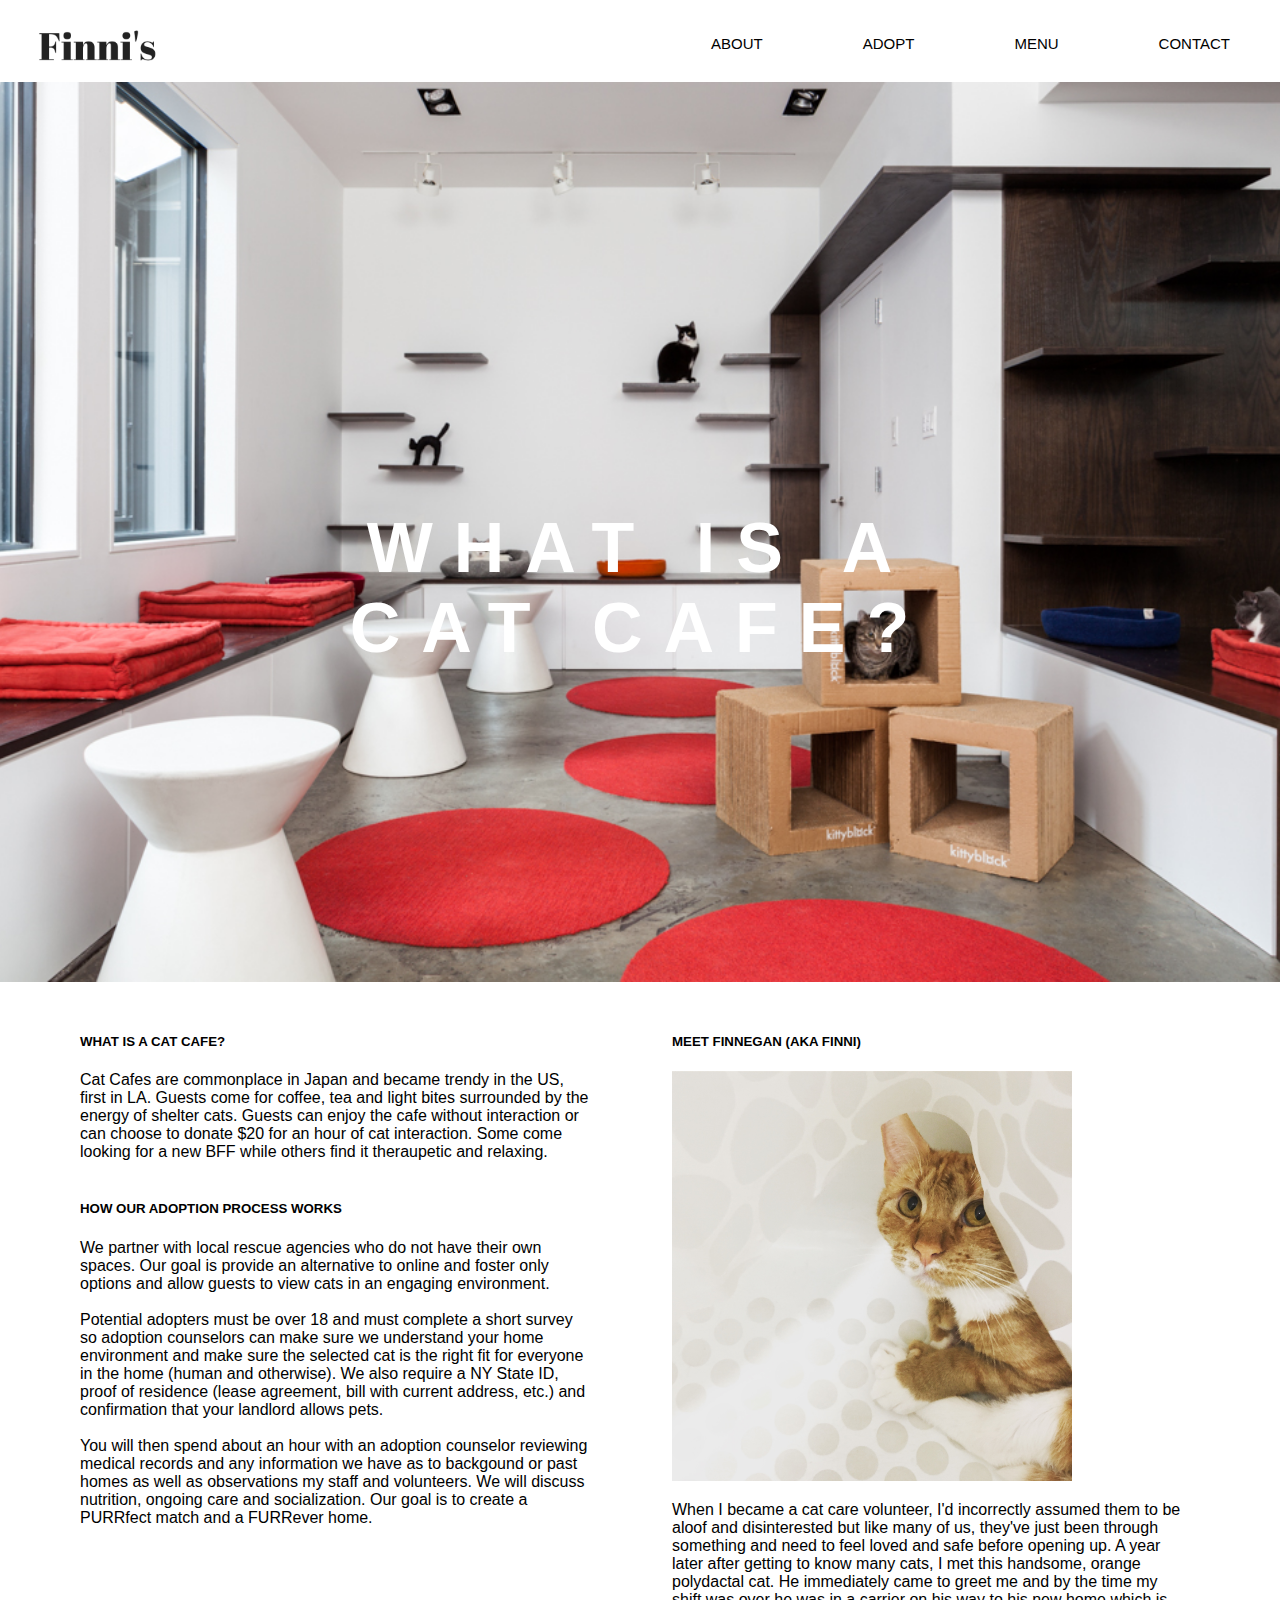
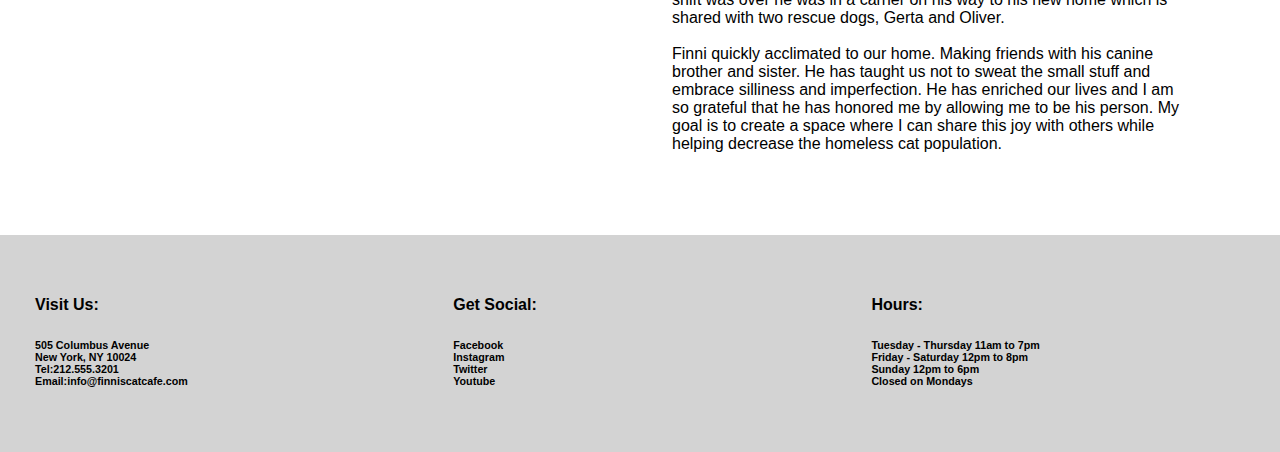
==== about-us.html @ 17e0fcf1 "thursday commit 1" ====
<!DOCTYPE html>
<html>

<head>
<title>About</title>

<link href="finnis.css" rel="stylesheet" typw="text/css">

</head>

<body>
	<header>

	<div class="row">
	<div class="logo">
		<a href="index.html">
		<img src="img/finnis-logo.png" alt="Finni's Cat Cafe & Human Meeting Place"></a>
    </div>


		<div class="main-nav" id="myMainnav">
			<a href="contact.html">CONTACT</a>
			<a href="finnis-menu.html">MENU</a>
			<a href="adoptable-cats.html">ADOPT</a>
			<a href="about-us.html" class="active">ABOUT</a>
			<a href="javascript:void(0);" class="icon" onclick="myFunction()">
    		<i class="fa fa-bars"></i>
		</a>
	</div>
	</header>

<div class="banner5">
  <div class="hero-text">
    <h1>WHAT IS A CAT CAFE?</h1>
</div>
</div>
</div>

<div class="container">
	<div class="row">
 	<div class="column">
 	<h5>WHAT IS A CAT CAFE?</h5>
 	<p>
	Cat Cafes are commonplace in Japan and became trendy in the US, first in LA. Guests come for coffee, tea and light bites surrounded by the energy of shelter cats. Guests can enjoy the cafe without interaction or can choose to donate $20 for an hour of cat interaction. Some come looking for a new BFF while others find it theraupetic and relaxing.<br>
	<br>
 	<h5>HOW OUR ADOPTION PROCESS WORKS</h5>
 	<p>
		We partner with local rescue agencies who do not have their own spaces. Our goal is provide an alternative to online and foster only options and allow guests to view cats in an engaging environment.<br>
		<br>
		Potential adopters must be over 18 and must complete a short survey so adoption counselors can make sure we understand your home environment and make sure the selected cat is the right fit for everyone in the home (human and otherwise). We also require a NY State ID, proof of residence (lease agreement, bill with current address, etc.) and confirmation that your landlord allows pets.<br>
		<br>
		You will then spend about an hour with an adoption counselor reviewing medical records and any information we have as to backgound or past homes as well as observations my staff and volunteers. We will discuss nutrition, ongoing care and socialization. Our goal is to create a PURRfect match and a FURRever home.</p>
		   </div>
		   
	<div class="row">
		<div class="column">
	<h5>MEET FINNEGAN (AKA FINNI)</h5>
 	<img src="img/finni-in-shower.jpg" width="400px">
 	<p>
	When I became a cat care volunteer, I'd incorrectly assumed them to be aloof and disinterested but like many of us, they've just been through something and need to feel loved and safe before opening up. A year later after getting to know many cats, I met this handsome, orange polydactal cat. He immediately came to greet me and by the time my shift was over he was in a carrier on his way to his new home which is shared with two rescue dogs, Gerta and Oliver.<br>
	<br>
	Finni quickly acclimated to our home. Making friends with his canine brother and sister. He has taught us not to sweat the small stuff and embrace silliness and imperfection. He has enriched our lives and I am so grateful that he has honored me by allowing me to be his person. My goal is to create a space where I can share this joy with others while helping decrease the homeless cat population.
		</p>
		<br>
		<br>
	</div>

<br>
<br>
</div>

<div id="footer">

<div class="row">
  <div class="column1">
  	<p:first-child>
  	<h4>Visit Us:</h4>
	<h6>505 Columbus Avenue<br />
	New York, NY 10024<br />
	<strong>Tel:</strong>212.555.3201</br />
	<strong>Email:</strong><a href="mailto:sharon@reavesgallery.com" target="_top">info@finniscatcafe.com</a></br /></h6></p>
</div>


<div class="row">
  <div class="column1">
    <p:nth-child(2)>
    <h4>Get Social:</h4>
    <h6>Facebook</br>
    Instagram</br>
    Twitter</br>
    Youtube</br /></h6></p>
    </div>

<div class="row">
  <div class="column1">
    <p:last-child>
    <h4>Hours:</h4>
    <h6>Tuesday - Thursday 11am to 7pm<br />
    Friday - Saturday 12pm to 8pm<br />
    Sunday 12pm to 6pm<br />
    Closed on Mondays</br /></h6></p>
    </div>
</div>

<script src="http://ajax.googleapis.com/ajax/libs/jquery/1.10.2/jquery.min.js"></script>

<script type="text/javascript" src="finnis-project.js"></script>


</body>
</html>
---- finnis.css ----
/* Extra small devices (phones, 600px and down) */
@media only screen and (max-width: 600px) {...} 

/* Small devices (portrait tablets and large phones, 600px and up) */
@media only screen and (min-width: 600px) {...} 

/* Medium devices (landscape tablets, 768px and up) */
@media only screen and (min-width: 768px) {...} 

/* Large devices (laptops/desktops, 992px and up) */
@media only screen and (min-width: 992px) {...} 

/* Extra large devices (large laptops and desktops, 1200px and up) */
@media only screen and (min-width: 1200px) {...}


{
	margin: 0;
	padding: 0;
}

.banner1
{
	background-image: url("img/cafe-chairs-menu-6267.jpg");
	height: 100vh;
	background-size: cover;
	background-position: center;
}

.banner2
{
  background-image: url("img/architecture-cafe-chair-1055054.jpg");
  height: 100vh;
  background-size: cover;
  background-position: center;
}

.banner3
{
  background-image: url("img/beverage-book-break-531639.jpg");
  height: 100vh;
  background-size: cover;
  background-position: center;
}

.banner4
{
  background-image: url("img/cats-looking-out-window.jpg");
  height: 100vh;
  background-size: cover;
  background-position: center;
}

.banner5
{
  background-image: url("img/cat-cafe-interior1.jpg");
  height: 100vh;
  background-size: cover;
  background-position: center;
}

body, html {
    height: 100%;
}

/* Place text in the middle of the image */
.hero-text {
    text-align: center;
    position: absolute;
    top: 50%;
    left: 50%;
    transform: translate(-50%, -50%);
    color: red;
}

.main-nav a
{
	float: right;
	margin-top: 30px;
	margin-bottom: 10px;
  margin-left: 30px;
  margin-right: 30px;
	background-color: transparent;
}

.main-nav a
{
	display: inline-block;
}

.main-nav a
{
	color: black;
	text-decoration: none;
	padding: 5px 20px;
	font-family: "Roboto", Sans-Serif;
	font-size: 15px;
}

.active a
{
	border: 1px solid black;
}

.main-nav a:hover
{
	border: 1px solid gray;
  color: black;
}

ul {
  list-style: none;
  padding: 0;
  margin: 0;
}


/* Hide the link that should open and close the topnav on small screens */
.main-nav .icon {
    display: none;
  }

/* When the screen is less than 600 pixels wide, hide all links, except for the first one ("Home"). Show the link that contains should open and close the topnav (.icon) */
/*@media screen and (max-width: 600px) {
  .main-nav a:not(:first-child) {display: none;}
  .main-nav a.icon {
    float: right;
    display: block;
  }
}*/

/* The "responsive" class is added to the topnav with JavaScript when the user clicks on the icon. This class makes the topnav look good on small screens (display the links vertically instead of horizontally) */
@media all and (max-width: 600px) {

  .main-nav a{display: none;}
  .main-nav a.icon {
    float: right;
    display: block;
  }
  .main-nav.responsive {position: relative;}
  .main-nav.responsive a.icon {
    position: absolute;
    right: 0;
    top: 0;
  }
  .main-nav.responsive a {
    float: none;
    display: block;
    text-align: right;
  }
}

.logo img 
{
	img src: url("img/finnis-logo.jpg");
  width: 150px;
	height: auto;
	float: left;
	margin-left: 20px;
	margin-top: 20px;
	margin-bottom: 10px;
}

h1 {
    letter-spacing: .3em;
    margin-bottom: 0px;
}

h1, h2, h3, h4, h5, h6, p {
    font-family: Roboto, sans-serif;
}

h4{
margin-bottom: 0px;
}

.box1
{
	width: 250px;
	height: 200px;
	float: left;
	margin: 10px;
  border-radius: 20px;
  padding: 20px;
  padding-right: 20px;
  padding-bottom: 50px;
  vertical-align: middle;
}
.row 
{
	max-width: 1400px;
}

.hero 
{
	position: absolute;
	width: 1200px;
	margin-left: 0px;
	margin-top: 0px;
}

h1 
{
	color: white;
	text-transform: uppercase;
	font-size: 70px;
	text-align: center;
	margin-top: 275px;
}


.button 
{
	background-color: red;
  border: 1px solid red;
	padding: 10px 30px;
	color: white;
	text-decoration: none;
  height: 20px; 
  width: 100px; 
  margin: -20px -50px; 
  position: relative;
  top: 50%; 
  left: 50%;
	font-size: 14px;
  font-family: Roboto, sans-serif;
	text-transform: uppercase;
}

.button:hover 
{
    background-color: white;
    color: red;
    text-decoration: none;
}

.a:hover{
    background-color: white;
    color: red;
    text-decoration: none;
}

html, body {
margin: 0px;
padding: 0px;
min-height: 100%;
height: 100%;
}

div.gallery {
  margin: 5px;
  border: 1px solid #fff;
  float: left;
  width: 300px;
}

div.gallery:hover {
  border: 1px solid #777;
}

div.gallery img {
  width: 100%;
  height: auto;
}

div.desc {
  padding: 15px;
  text-align: center;
  font-size: 14px;
  font-family: Roboto, sans-serif;
}

div.adopt-form{
  margin-top: 50px;
  margin-left: 200px;
  margin-right: 200px;
  margin-bottom: 50px;
  padding-top: 50px;
  padding-left: 100px;
  padding-right: 100px;
  padding-bottom: 100px;
  font-family: Roboto, sans-serif;
  background-color: lightgray;
}

#footer {
  background-color: lightgray;
  width: 100%;
  padding: 20px;
}

#footer > p:first-child {
    float: left;
    text-align: left;
    width: 33.3%; }

#footer > p:nth-child(2) {
    float: left;
    text-align: center;
    width: 33.4%; }

#footer > p:last-child {
    float: right;
    text-align: right;
    width: 33.3%; }

/* Style all font awesome icons */
.fa {
  padding: 20px;
  font-size: 30px;
  width: 20px;
  text-align: center;
  text-decoration: none;
  margin: 5px 2px;
  border-radius: 50%;
}

/* Add a hover effect if you want */
.fa:hover {
    opacity: 0.7;
}

/* Set a specific color for each brand */

/* Facebook */
.fa-instagram {
    background: #3B5998;
    color: white;
}

/* Twitter */
.fa-twitter {
    background: #55ACEE;
    color: white;
}

.column1 {
    float: left;
    width: 31.5%;
    margin-top: 20px;
    margin-bottom: 20px;
    margin-left: 15px;
}

/* Clear floats after the columns */
.row:after {
    content: "";
    display: table;
    clear: both;
}

.column {
    float: left;
    width: 40%;
    margin-top: 30px;
    margin-left: 80px;
    margin-bottom: 30px;
}

/* Clear floats after the columns */
.row:after {
    content: "";
    display: table;
    clear: both;
}

.instafeed {
    float: left;
    width: 40%;
    margin-top: 30px;
    margin-left: 80px;
    margin-bottom: 30px;
}

/* Clear floats after the columns */
.instafeed:after {
    content: "";
    display: table;
    clear: both;
}
/* unvisited link */
a:link {
    color: black;
    text-decoration: none;
}

/* visited link */
a:visited {
    color: black;
}

/* mouse over link */
a:hover {
    color: black;
    text-decoration: none;
}

/* selected link */
a:active {
    color: black;
}

/* Responsive layout - when the screen is less than 600px wide, make the two columns stack on top of each other instead of next to each other */
@media screen and (max-width: 600px) {
    .column {
        width: 100%;
    }
}

a {
    color: gray;
}*/
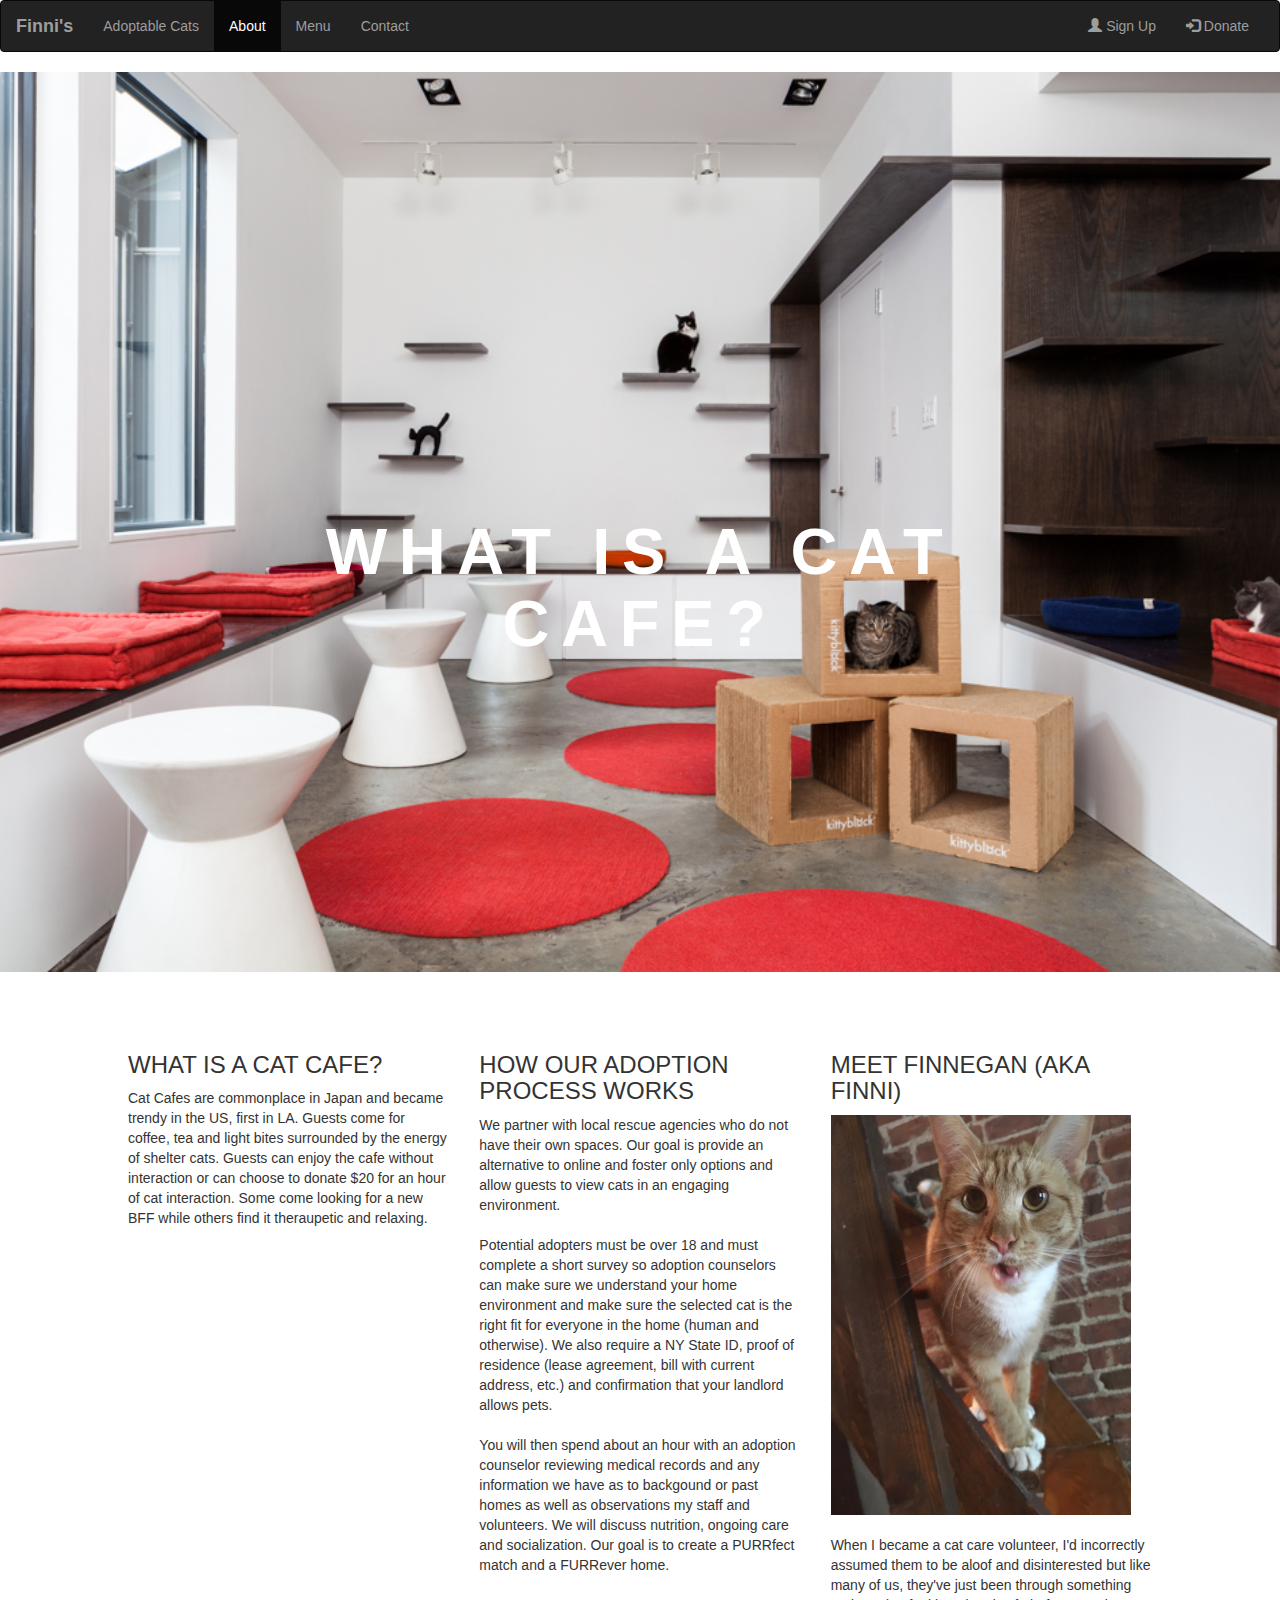
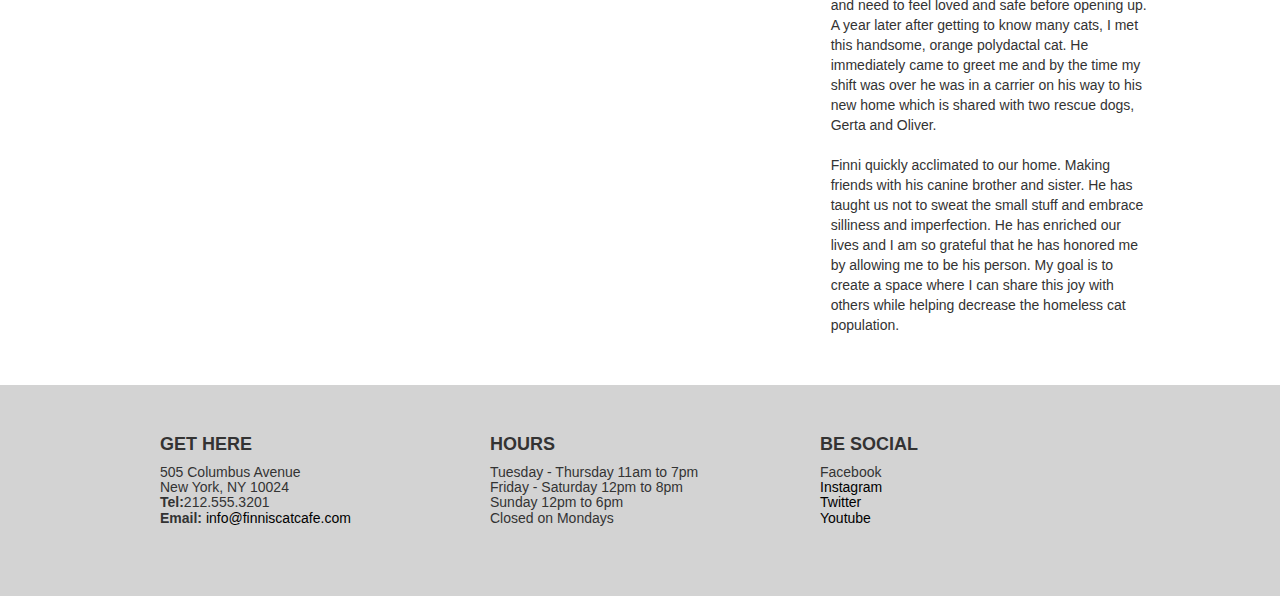
==== commit 8660f226: "commit 1 saturday" ====
--- a/about-us.html
+++ b/about-us.html
@@ -4,46 +4,62 @@
 <head>
 <title>About</title>
 
-<link href="finnis.css" rel="stylesheet" typw="text/css">
+<meta charset="utf-8">
+  <meta name="viewport" content="width=device-width, initial-scale=1">
+  <link rel="stylesheet" href="https://maxcdn.bootstrapcdn.com/bootstrap/3.3.7/css/bootstrap.min.css">
+  <script src="https://ajax.googleapis.com/ajax/libs/jquery/3.3.1/jquery.min.js"></script>
+  <script src="https://maxcdn.bootstrapcdn.com/bootstrap/3.3.7/js/bootstrap.min.js"></script>
+
+  <link href="finnis.css" rel="stylesheet" typw="text/css">
 
 </head>
+<body>
 
-<body>
-	<header>
-
-	<div class="row">
-	<div class="logo">
-		<a href="index.html">
-		<img src="img/finnis-logo.png" alt="Finni's Cat Cafe & Human Meeting Place"></a>
+  <nav class="navbar navbar-inverse">
+  <div class="container-fluid">
+    <div class="navbar-header">
+      <button type="button" class="navbar-toggle" data-toggle="collapse" data-target="#myNavbar">
+        <span class="icon-bar"></span>
+        <span class="icon-bar"></span>
+        <span class="icon-bar"></span> 
+      </button>
+      <a class="navbar-brand" href="index.html"><strong>Finni's</strong></a>
     </div>
-
-
-		<div class="main-nav" id="myMainnav">
-			<a href="contact.html">CONTACT</a>
-			<a href="finnis-menu.html">MENU</a>
-			<a href="adoptable-cats.html">ADOPT</a>
-			<a href="about-us.html" class="active">ABOUT</a>
-			<a href="javascript:void(0);" class="icon" onclick="myFunction()">
-    		<i class="fa fa-bars"></i>
-		</a>
-	</div>
-	</header>
+    <div class="collapse navbar-collapse" id="myNavbar">
+      <ul class="nav navbar-nav">
+        <li><a href="adoptable-cats.html">Adoptable Cats</a></li> 
+        <li class="active"><a href="about-us.html">About</a></li>
+        <li><a href="menu.html">Menu</a></li>
+        <li><a href="contact.html">Contact</a></li> 
+      </ul>
+      <ul class="nav navbar-nav navbar-right">
+        <li><a href="#"><span class="glyphicon glyphicon-user"></span> Sign Up</a></li>
+        <li><a href="#"><span class="glyphicon glyphicon-log-in"></span> Donate</a></li>
+      </ul>
+    </div>
+  </div>
+</nav>
 
 <div class="banner5">
   <div class="hero-text">
-    <h1>WHAT IS A CAT CAFE?</h1>
+    <h1><strong>WHAT IS A CAT CAFE?</strong></h1>
 </div>
 </div>
 </div>
-
-<div class="container">
+<br>
+<br>
+<br>
+<div class="container1">
 	<div class="row">
- 	<div class="column">
- 	<h5>WHAT IS A CAT CAFE?</h5>
+ 	<div class="col-sm-4">
+ 	<h3>WHAT IS A CAT CAFE?</h3>
  	<p>
 	Cat Cafes are commonplace in Japan and became trendy in the US, first in LA. Guests come for coffee, tea and light bites surrounded by the energy of shelter cats. Guests can enjoy the cafe without interaction or can choose to donate $20 for an hour of cat interaction. Some come looking for a new BFF while others find it theraupetic and relaxing.<br>
 	<br>
- 	<h5>HOW OUR ADOPTION PROCESS WORKS</h5>
+</div>
+
+ 	<div class="col-sm-4">
+ 	<h3>HOW OUR ADOPTION PROCESS WORKS</h3>
  	<p>
 		We partner with local rescue agencies who do not have their own spaces. Our goal is provide an alternative to online and foster only options and allow guests to view cats in an engaging environment.<br>
 		<br>
@@ -52,10 +68,11 @@
 		You will then spend about an hour with an adoption counselor reviewing medical records and any information we have as to backgound or past homes as well as observations my staff and volunteers. We will discuss nutrition, ongoing care and socialization. Our goal is to create a PURRfect match and a FURRever home.</p>
 		   </div>
 		   
-	<div class="row">
-		<div class="column">
-	<h5>MEET FINNEGAN (AKA FINNI)</h5>
- 	<img src="img/finni-in-shower.jpg" width="400px">
+		<div class="col-sm-4">
+	<h3>MEET FINNEGAN (AKA FINNI)</h3>
+ 	<img src="img/finni-on-stairs.jpg" width="300px" margin-bottom="20px">
+ 	<br>
+ 	<br>
  	<p>
 	When I became a cat care volunteer, I'd incorrectly assumed them to be aloof and disinterested but like many of us, they've just been through something and need to feel loved and safe before opening up. A year later after getting to know many cats, I met this handsome, orange polydactal cat. He immediately came to greet me and by the time my shift was over he was in a carrier on his way to his new home which is shared with two rescue dogs, Gerta and Oliver.<br>
 	<br>
@@ -68,40 +85,41 @@
 <br>
 <br>
 </div>
+</div>
+</div>
 
 <div id="footer">
-
+<div class="container1">
 <div class="row">
-  <div class="column1">
-  	<p:first-child>
-  	<h4>Visit Us:</h4>
-	<h6>505 Columbus Avenue<br />
-	New York, NY 10024<br />
-	<strong>Tel:</strong>212.555.3201</br />
-	<strong>Email:</strong><a href="mailto:sharon@reavesgallery.com" target="_top">info@finniscatcafe.com</a></br /></h6></p>
+  <div class="col-sm-4">
+    <p:first-child>
+    <h4><strong>GET HERE</h4>
+  <h5>505 Columbus Avenue<br />
+  New York, NY 10024<br />
+  <strong>Tel:</strong>212.555.3201</br />
+  <strong>Email:</strong> <a href="mailto:sharon@reavesgallery.com" target="_top">info@finniscatcafe.com</a></br /></h5></p><br>
 </div>
 
-
-<div class="row">
-  <div class="column1">
-    <p:nth-child(2)>
-    <h4>Get Social:</h4>
-    <h6>Facebook</br>
-    Instagram</br>
-    Twitter</br>
-    Youtube</br /></h6></p>
+  <div class="col-sm-4">
+    <p:last-child>
+    <h4><strong>HOURS</h4>
+    <h5>Tuesday - Thursday 11am to 7pm<br />
+    Friday - Saturday 12pm to 8pm<br />
+    Sunday 12pm to 6pm<br />
+    Closed on Mondays</br /></h5></p><br>
     </div>
 
-<div class="row">
-  <div class="column1">
-    <p:last-child>
-    <h4>Hours:</h4>
-    <h6>Tuesday - Thursday 11am to 7pm<br />
-    Friday - Saturday 12pm to 8pm<br />
-    Sunday 12pm to 6pm<br />
-    Closed on Mondays</br /></h6></p>
+  <div class="col-sm-4">
+    <p:nth-child(2)>
+    <h4><strong>BE SOCIAL</h4>
+    <h5>Facebook</br>
+    <a href="https://www.instagram.com/artpimpress/" target="_blank">Instagram</a></br>
+    <a href="https://twitter.com/artpimpress" target="_blank">Twitter</a></br>
+    <a href="https://www.youtube.com/watch?v=wH63Pw9CSyk" target="_blank">Youtube</a></br /></h5></p>
     </div>
 </div>
+</div>
+
 
 <script src="http://ajax.googleapis.com/ajax/libs/jquery/1.10.2/jquery.min.js"></script>
 
--- a/finnis.css
+++ b/finnis.css
@@ -23,6 +23,7 @@
 {
 	background-image: url("img/cafe-chairs-menu-6267.jpg");
 	height: 100vh;
+  width: 100%;
 	background-size: cover;
 	background-position: center;
 }
@@ -31,6 +32,7 @@
 {
   background-image: url("img/architecture-cafe-chair-1055054.jpg");
   height: 100vh;
+  width: 100%;
   background-size: cover;
   background-position: center;
 }
@@ -39,6 +41,7 @@
 {
   background-image: url("img/beverage-book-break-531639.jpg");
   height: 100vh;
+  width: 100%;
   background-size: cover;
   background-position: center;
 }
@@ -47,6 +50,7 @@
 {
   background-image: url("img/cats-looking-out-window.jpg");
   height: 100vh;
+  width: 100%;
   background-size: cover;
   background-position: center;
 }
@@ -55,8 +59,14 @@
 {
   background-image: url("img/cat-cafe-interior1.jpg");
   height: 100vh;
+  width: 100%;
   background-size: cover;
   background-position: center;
+}
+
+.responsive-image {
+  height: auto;
+  width: 100%;
 }
 
 body, html {
@@ -70,10 +80,11 @@
     top: 50%;
     left: 50%;
     transform: translate(-50%, -50%);
+    font-family: "Abril Fatface", sans-serif;
     color: red;
 }
 
-.main-nav a
+/*.main-nav a
 {
 	float: right;
 	margin-top: 30px;
@@ -161,17 +172,36 @@
 	margin-bottom: 10px;
 }
 
-h1 {
-    letter-spacing: .3em;
-    margin-bottom: 0px;
-}
-
-h1, h2, h3, h4, h5, h6, p {
+h1 
+{
+  color: white;
+  text-transform: uppercase;
+  font-size: 65px;
+  text-align: center;
+  margin-top: 275px;
+  letter-spacing: .18em;
+  margin-bottom: 0px;
+  font-family: "Abril Fatface", sans-serif;
+}
+
+h2, h3, h4, h5, h6, p {
     font-family: Roboto, sans-serif;
 }
 
 h4{
 margin-bottom: 0px;
+}
+
+.container
+{
+  width: 100%;
+  margin:0 auto;
+}
+
+.container1
+{
+  width: 80%;
+  margin:0 auto;
 }
 
 .box1
@@ -186,9 +216,10 @@
   padding-bottom: 50px;
   vertical-align: middle;
 }
+
 .row 
 {
-	max-width: 1400px;
+	max-width: 1200px;
 }
 
 .hero 
@@ -198,16 +229,6 @@
 	margin-left: 0px;
 	margin-top: 0px;
 }
-
-h1 
-{
-	color: white;
-	text-transform: uppercase;
-	font-size: 70px;
-	text-align: center;
-	margin-top: 275px;
-}
-
 
 .button 
 {
@@ -216,15 +237,16 @@
 	padding: 10px 30px;
 	color: white;
 	text-decoration: none;
-  height: 20px; 
-  width: 100px; 
+  height: 40px; 
+  width: 150px; 
   margin: -20px -50px; 
   position: relative;
   top: 50%; 
   left: 50%;
-	font-size: 14px;
+	font-size: 13px;
   font-family: Roboto, sans-serif;
 	text-transform: uppercase;
+  text-align: center;
 }
 
 .button:hover 
@@ -286,7 +308,7 @@
 #footer {
   background-color: lightgray;
   width: 100%;
-  padding: 20px;
+  padding: 40px;
 }
 
 #footer > p:first-child {
@@ -339,7 +361,7 @@
     width: 31.5%;
     margin-top: 20px;
     margin-bottom: 20px;
-    margin-left: 15px;
+    margin-left: 20px;
 }
 
 /* Clear floats after the columns */
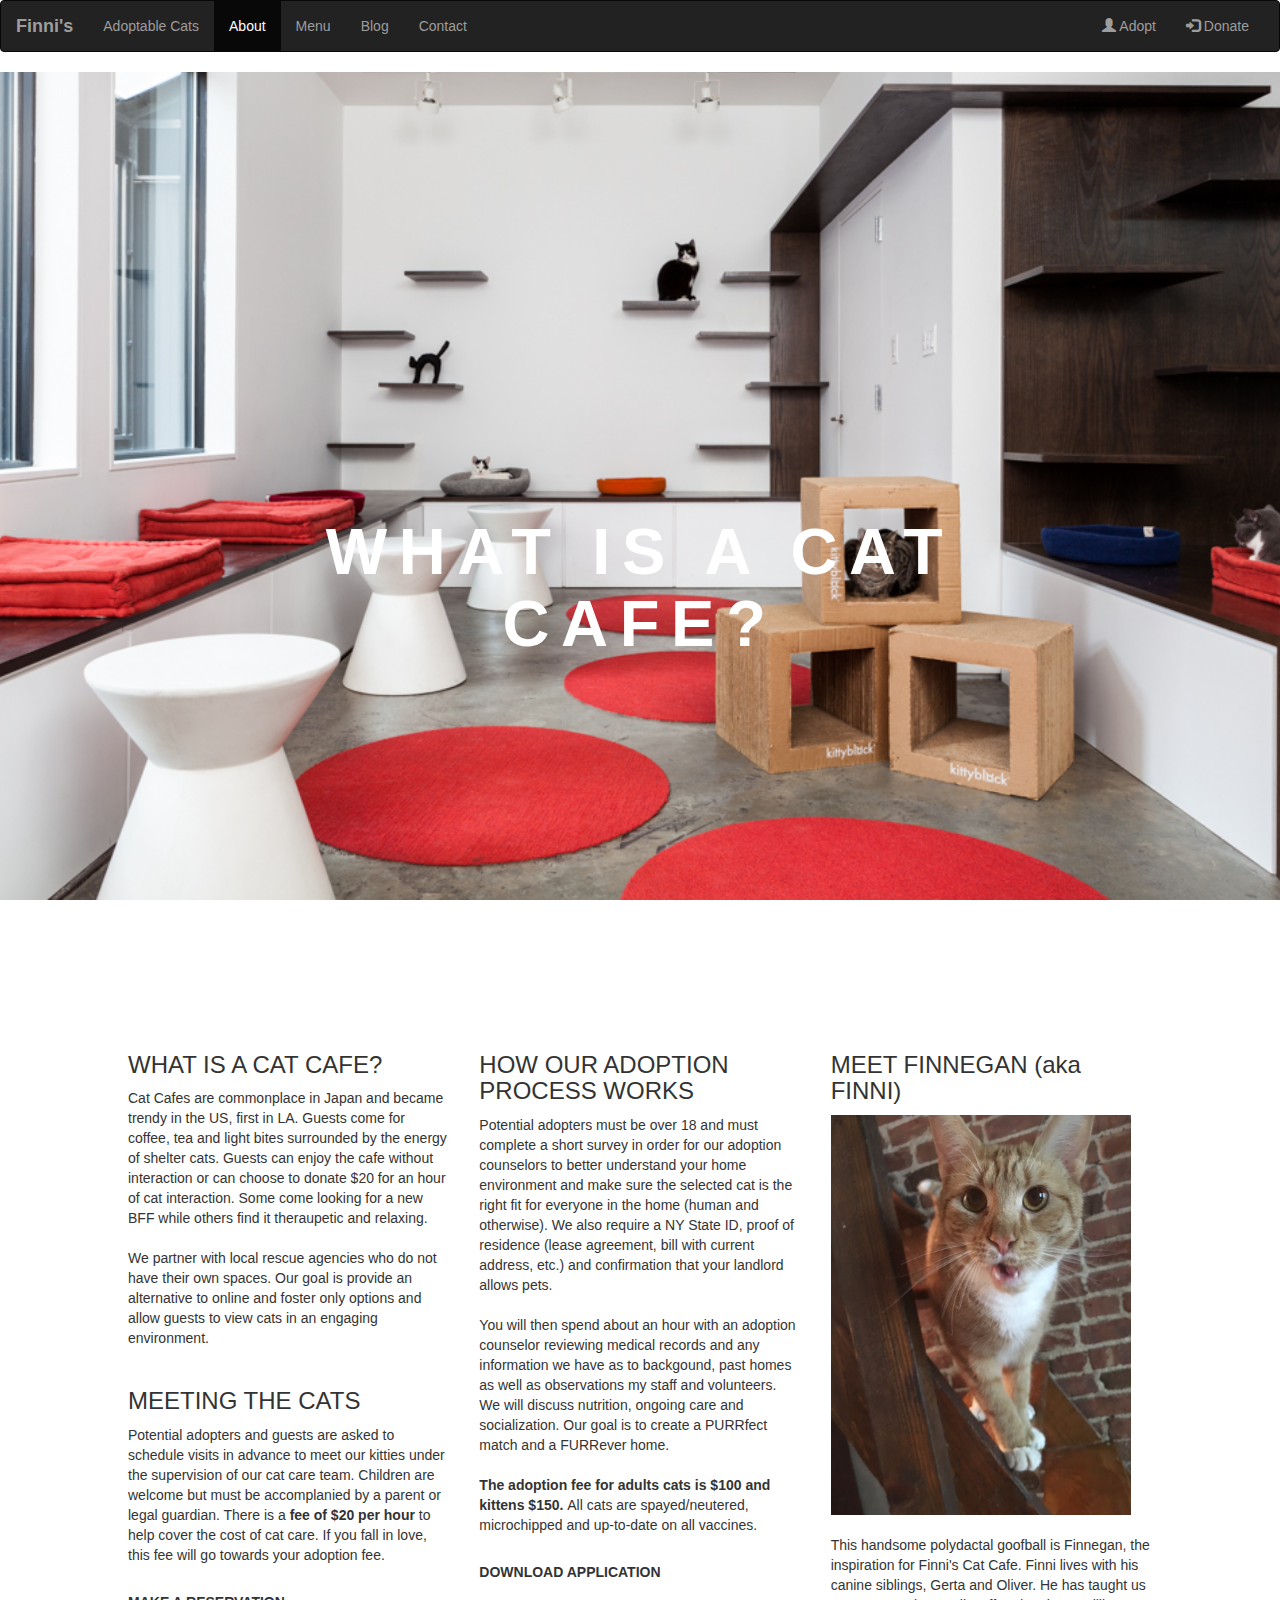
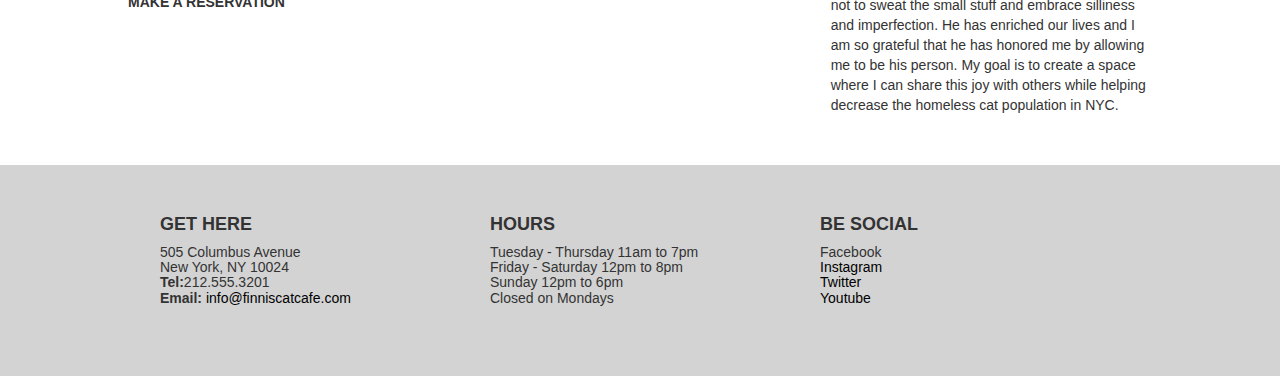
==== commit ef149215: "monday am commit" ====
--- a/about-us.html
+++ b/about-us.html
@@ -11,6 +11,9 @@
   <script src="https://maxcdn.bootstrapcdn.com/bootstrap/3.3.7/js/bootstrap.min.js"></script>
 
   <link href="finnis.css" rel="stylesheet" typw="text/css">
+
+  <link rel="shortcut icon" type="img/finnis-favicon.png" href="img/finnis-favicon.png"/>
+  <link rel="shortcut icon" type="img/finnis-favicon.png" href="img/finnis-favicon.png"/>
 
 </head>
 <body>
@@ -30,17 +33,18 @@
         <li><a href="adoptable-cats.html">Adoptable Cats</a></li> 
         <li class="active"><a href="about-us.html">About</a></li>
         <li><a href="menu.html">Menu</a></li>
+        <li><a href="blog.html">Blog</a></li>
         <li><a href="contact.html">Contact</a></li> 
       </ul>
       <ul class="nav navbar-nav navbar-right">
-        <li><a href="#"><span class="glyphicon glyphicon-user"></span> Sign Up</a></li>
-        <li><a href="#"><span class="glyphicon glyphicon-log-in"></span> Donate</a></li>
+        <li><a href="adoption-form.html"><span class="glyphicon glyphicon-user"></span> Adopt</a></li>
+        <li><a href="https://www.paypal.com/cgi-bin/webscr?cmd=_s-xclick&hosted_button_id=AMJLJV9KC9392"><span class="glyphicon glyphicon-log-in"></span> Donate</a></li>
       </ul>
     </div>
   </div>
 </nav>
 
-<div class="banner5">
+<div class="parallax-about">
   <div class="hero-text">
     <h1><strong>WHAT IS A CAT CAFE?</strong></h1>
 </div>
@@ -56,27 +60,36 @@
  	<p>
 	Cat Cafes are commonplace in Japan and became trendy in the US, first in LA. Guests come for coffee, tea and light bites surrounded by the energy of shelter cats. Guests can enjoy the cafe without interaction or can choose to donate $20 for an hour of cat interaction. Some come looking for a new BFF while others find it theraupetic and relaxing.<br>
 	<br>
+	We partner with local rescue agencies who do not have their own spaces. Our goal is provide an alternative to online and foster only options and allow guests to view cats in an engaging environment.<br>
+	<br>
+	<h3>MEETING THE CATS</h3>
+ 	<p>
+	Potential adopters and guests are asked to schedule visits in advance to meet our kitties under the supervision of our cat care team. Children are welcome but must be accomplanied by a parent or legal guardian. There is a <strong>fee of $20 per hour</strong> to help cover the cost of cat care. If you fall in love, this fee will go towards your adoption fee.<br>
+	<br>
+	<h5><strong>MAKE A RESERVATION</strong></h5>
 </div>
 
  	<div class="col-sm-4">
  	<h3>HOW OUR ADOPTION PROCESS WORKS</h3>
  	<p>
-		We partner with local rescue agencies who do not have their own spaces. Our goal is provide an alternative to online and foster only options and allow guests to view cats in an engaging environment.<br>
+		Potential adopters must be over 18 and must complete a short survey in order for our adoption counselors to better understand your home environment and make sure the selected cat is the right fit for everyone in the home (human and otherwise). We also require a NY State ID, proof of residence (lease agreement, bill with current address, etc.) and confirmation that your landlord allows pets.<br>
 		<br>
-		Potential adopters must be over 18 and must complete a short survey so adoption counselors can make sure we understand your home environment and make sure the selected cat is the right fit for everyone in the home (human and otherwise). We also require a NY State ID, proof of residence (lease agreement, bill with current address, etc.) and confirmation that your landlord allows pets.<br>
+		You will then spend about an hour with an adoption counselor reviewing medical records and any information we have as to backgound, past homes as well as observations my staff and volunteers. We will discuss nutrition, ongoing care and socialization. Our goal is to create a PURRfect match and a FURRever home.<br>
 		<br>
-		You will then spend about an hour with an adoption counselor reviewing medical records and any information we have as to backgound or past homes as well as observations my staff and volunteers. We will discuss nutrition, ongoing care and socialization. Our goal is to create a PURRfect match and a FURRever home.</p>
+		<strong>The adoption fee for adults cats is $100 and kittens $150. </strong>All cats are spayed/neutered, microchipped and up-to-date on all vaccines.<br>
+		<br>
+		<h5><strong>DOWNLOAD APPLICATION</strong></h5>
+	</p>
 		   </div>
 		   
 		<div class="col-sm-4">
-	<h3>MEET FINNEGAN (AKA FINNI)</h3>
+	<h3>MEET FINNEGAN (aka FINNI)</h3>
  	<img src="img/finni-on-stairs.jpg" width="300px" margin-bottom="20px">
  	<br>
  	<br>
  	<p>
-	When I became a cat care volunteer, I'd incorrectly assumed them to be aloof and disinterested but like many of us, they've just been through something and need to feel loved and safe before opening up. A year later after getting to know many cats, I met this handsome, orange polydactal cat. He immediately came to greet me and by the time my shift was over he was in a carrier on his way to his new home which is shared with two rescue dogs, Gerta and Oliver.<br>
-	<br>
-	Finni quickly acclimated to our home. Making friends with his canine brother and sister. He has taught us not to sweat the small stuff and embrace silliness and imperfection. He has enriched our lives and I am so grateful that he has honored me by allowing me to be his person. My goal is to create a space where I can share this joy with others while helping decrease the homeless cat population.
+	This handsome polydactal goofball is Finnegan, the inspiration for Finni's Cat Cafe.
+	Finni lives with his canine siblings, Gerta and Oliver. He has taught us not to sweat the small stuff and embrace silliness and imperfection. He has enriched our lives and I am so grateful that he has honored me by allowing me to be his person. My goal is to create a space where I can share this joy with others while helping decrease the homeless cat population in NYC.
 		</p>
 		<br>
 		<br>
--- a/finnis.css
+++ b/finnis.css
@@ -64,6 +64,14 @@
   background-position: center;
 }
 
+.banner6
+{
+  background-image: url("img/adult-agreement-beard-429247.jpg");
+  height: 100vh;
+  width: 100%;
+  background-size: cover;
+  background-position: center;
+}
 .responsive-image {
   height: auto;
   width: 100%;
@@ -119,15 +127,8 @@
   color: black;
 }
 
-ul {
-  list-style: none;
-  padding: 0;
-  margin: 0;
-}
-
-
 /* Hide the link that should open and close the topnav on small screens */
-.main-nav .icon {
+/*.main-nav .icon {
     display: none;
   }
 
@@ -432,3 +433,246 @@
 a {
     color: gray;
 }*/
+
+#list-builder {
+    position: fixed;
+    left: 0;
+    top: 0;
+    width: 100%;
+    height: 100%;
+    background-color: #333;
+    filter: alpha(opacity=80);
+    opacity: 0.8;
+    display: none;
+}
+
+#popup-box {
+    position: fixed;
+    left: 50%;
+    top: 50%;
+    transform: translate(-50%, -50%);
+    background-color: #911e26;
+    color: #FFFFFF;
+    width: 90%;
+    max-width: 600px;
+    padding: 30px;
+    border: 10px solid #FFFFFF;
+    display: none;
+}
+
+#popup-close {
+    position: absolute;
+    top: -25px;
+    right: -25px;
+    cursor: pointer;
+    width: 40px;
+}
+
+#popup-box h1 {
+    margin: 0;
+}
+
+#popup-box form {
+    margin-bottom: 0px;
+}
+
+#popup-box input {
+    padding: 10px;
+    border: 1px solid #333;
+    width: 40%;
+}
+
+#popup-box button {
+    padding: 10px;
+    border: 1px solid #333;
+    color: black;
+}
+
+img{
+      width: 300px;
+    }
+
+    #box{
+      display: none;
+      position: fixed;
+      left: 0;
+      top: 0;
+      width: 100%;
+      height: 100vh;
+      background-color: rgba(0,0,0, 0.7);
+      border-radius: 0;
+      margin: 20px;
+    }
+
+    #pic2{
+      display: block;
+      margin: 0 auto;
+      margin-top: 140px;
+      width: 600px;
+    }
+
+ul {
+  list-style-type: none;
+}
+
+body, html {
+    height: 100%;
+}
+
+.parallax { 
+    /* The image used */
+    background-image: url("img/cafe-chairs-menu-6267.jpg");
+
+    /* Full height */
+    height: 100%; 
+
+    /* Create the parallax scrolling effect */
+    background-attachment: fixed;
+    background-position: center;
+    background-repeat: no-repeat;
+    background-size: cover;
+}
+
+.parallax { 
+    /* The image used */
+    background-image: url("img/cafe-chairs-menu-6267.jpg");
+
+    /* Full height */
+    height: 100%; 
+
+    /* Create the parallax scrolling effect */
+    background-attachment: fixed;
+    background-position: center;
+    background-repeat: no-repeat;
+    background-size: cover;
+}
+
+.parallax-about { 
+    /* The image used */
+    background-image: url("img/cat-cafe-interior1.jpg");
+
+    /* Full height */
+    height: 100%; 
+
+    /* Create the parallax scrolling effect */
+    background-attachment: fixed;
+    background-position: center;
+    background-repeat: no-repeat;
+    background-size: cover;
+}
+
+.parallax-menu { 
+    /* The image used */
+    background-image: url("img/beverage-book-break-531639.jpg");
+
+    /* Full height */
+    height: 100%; 
+
+    /* Create the parallax scrolling effect */
+    background-attachment: fixed;
+    background-position: center;
+    background-repeat: no-repeat;
+    background-size: cover;
+}
+
+.parallax-events { 
+    /* The image used */
+    background-image: url("img/adult-agreement-beard-429247.jpg");
+
+    /* Full height */
+    height: 100%; 
+
+    /* Create the parallax scrolling effect */
+    background-attachment: fixed;
+    background-position: center;
+    background-repeat: no-repeat;
+    background-size: cover;
+}
+
+.parallax-contact { 
+    /* The image used */
+    background-image: url("img/cats-looking-out-window.jpg");
+
+    /* Full height */
+    height: 100%; 
+
+    /* Create the parallax scrolling effect */
+    background-attachment: fixed;
+    background-position: center;
+    background-repeat: no-repeat;
+    background-size: cover;
+}
+
+.parallax-footer { 
+    /* The image used */
+    background-image: url("img/architecture-cafe-chair-1055054.jpg");
+
+    /* Full height */
+    height: 100%; 
+
+    /* Create the parallax scrolling effect */
+    background-attachment: fixed;
+    background-position: center;
+    background-repeat: no-repeat;
+    background-size: cover;
+}
+
+/* Header/Blog Title */
+.header {
+  padding: 30px;
+  font-size: 40px;
+  text-align: center;
+  background: white;
+}
+
+/* Create two unequal columns that floats next to each other */
+/* Left column */
+.leftcolumn { 
+  float: left;
+  width: 65%;
+  margin: 20px;
+}
+
+/* Right column */
+.rightcolumn {
+  float: left;
+  width: 25%;
+  padding-left: 20px;
+}
+
+/* Fake image */
+.fakeimg {
+  background-color: #aaa;
+  width: 100%;
+  padding: 20px;
+}
+
+/* Add a card effect for articles */
+.card {
+  background-color: white;
+  padding: 20px;
+  margin-top: 20px;
+}
+
+/* Clear floats after the columns */
+.row:after {
+  content: "";
+  display: table;
+  clear: both;
+}
+
+/* Footer */
+.footer {
+  padding: 20px;
+  text-align: center;
+  background: #ddd;
+  margin-top: 20px;
+}
+
+/* Responsive layout - when the screen is less than 800px wide, make the two columns stack on top of each other instead of next to each other */
+@media screen and (max-width: 800px) {
+  .leftcolumn, .rightcolumn { 
+    width: 100%;
+    padding: 0;
+  }
+}
